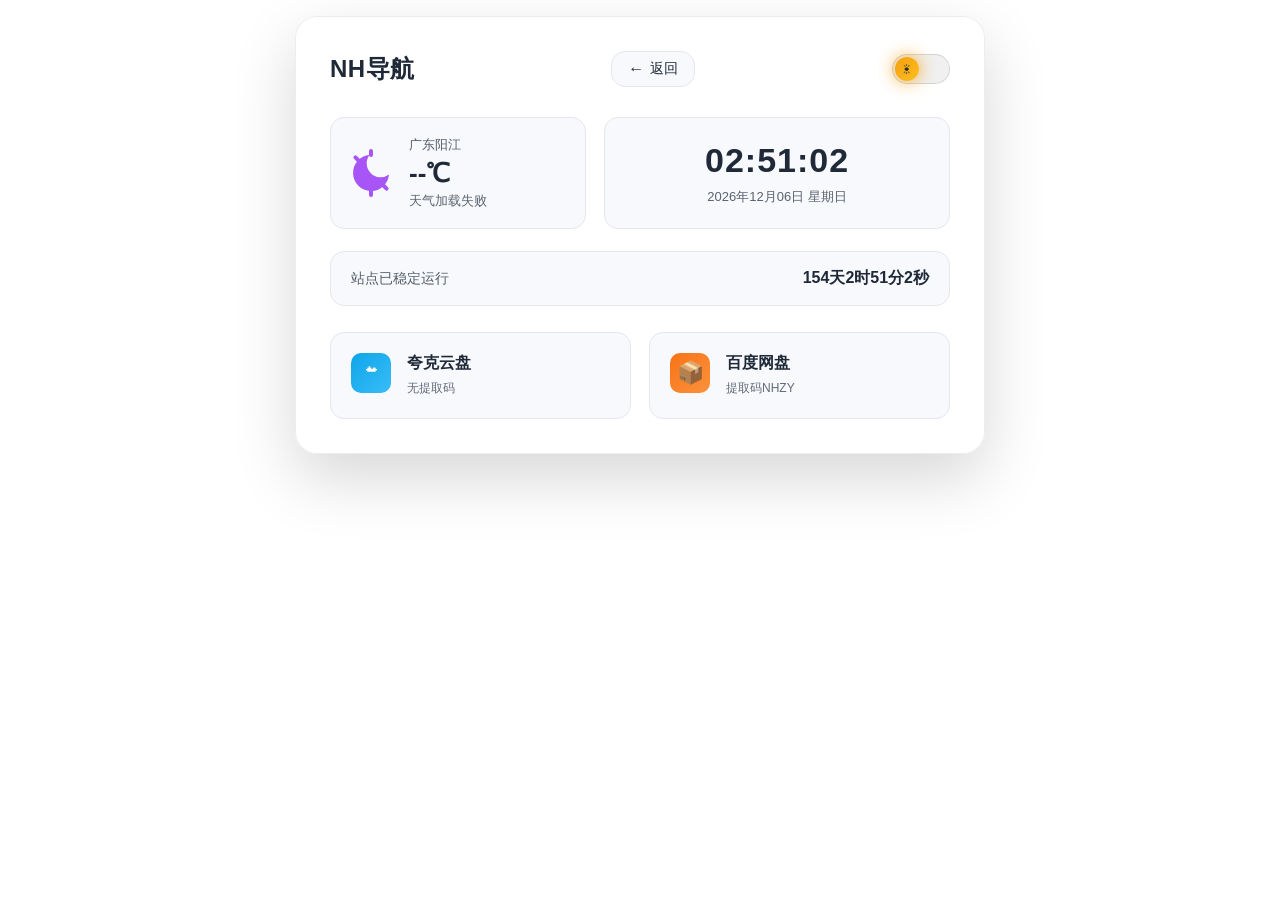
==== zhiyvan.html @ c708ceac "2026-07-22-22-12-00 Pages 静态站搬到 Workers" ====
<!DOCTYPE html>
<html lang="zh-CN">
<head>
    <link rel="icon" type="image/png" href="https://cdn.jsdelivr.net/gh/HYLDHPX/NHGIMG/%E5%9C%86%E8%A7%922-%E5%9B%BE%E6%A0%871%20.png">
    <meta charset="UTF-8">
    <meta name="viewport" content="width=device-width, initial-scale=1.0">
    <title>资源获取-NH导航</title>
    <link rel="stylesheet" href="./css/main.css">
</head>
<body class="dark-mode">
    <!-- 背景浮动圆点 -->
    <div class="bg-dots"></div>

    <div class="nav-container">
        <!-- 顶部工具栏（含美化返回按钮） -->
        <div class="top-toolbar">
            <h1>NH导航</h1>
            <button class="back-btn" onclick="location.href='index.html'">
                 <span>←</span> 返回
            </button>
            <!-- 明暗切换开关 -->
            <div id="modeToggle" class="mode-toggle">
                <div id="toggleCircle" class="mode-toggle-circle">
                    <span class="icon-sun">☀</span>
                    <span class="icon-moon">☾</span>
                </div>
            </div>
        </div>

        <!-- 天气+时间区域 -->
        <div class="header-row">
            <div class="weather-box">
                <div id="weatherIcon" class="weather-icon"></div>
                <div class="weather-text">
                    <div id="cityName" class="city">加载中...</div>
                    <div id="temperature" class="temp">--℃</div>
                    <div id="weatherDesc" class="weather-desc">加载天气</div>
                </div>
            </div>
            <div class="time-box">
                <div id="time" class="time-main">00:00:00</div>
                <div id="dateInfo" class="date-info">2026年01月01日 星期四</div>
            </div>
        </div>

        <!-- 站点运行时长 -->
        <div class="runtime-box">
            <span class="runtime-label">站点已稳定运行</span>
            <span id="runTime" class="runtime-data">计算中...</span>
        </div>

        <!-- 网站卡片网格 -->
        <div class="site-grid">
            <div class="site-card" onclick="window.open('https://pan.quark.cn/s/acdb0e309d97','_blank')">
                <div class="site-logo cloud">☁</div>
                <div class="site-text">
                    <h4>夸克云盘</h4>
                    <p>无提取码</p>
                </div>
            </div>
            <div class="site-card" onclick="window.open('https://pan.baidu.com/s/1-y5tzloiwc67a5-XUna8Ng?pwd=nhzy','_blank')">
                <div class="site-logo box">📦</div>
                <div class="site-text">
                    <h4>百度网盘</h4>
                    <p>提取码NHZY</p>
                </div>
            </div>
        </div>
    </div>

    <script src="./js/main.js"></script>
    <script>
        // 动态生成背景浮动圆点
        const dotWrap = document.querySelector('.bg-dots');
        for(let i=0; i<60; i++){
            const span = document.createElement('span');
            span.style.left = Math.random()*100 + '%';
            span.style.top = Math.random()*100 + '%';
            span.style.animationDelay = Math.random()*8 + 's';
            dotWrap.appendChild(span);
        }
    </script>
</body>
</html>
---- css/main.css ----
* {
    margin: 0;
    padding: 0;
    box-sizing: border-box;
    font-family: "Microsoft YaHei", "PingFang SC", sans-serif;
}
html, body {
    width: 100%;
    height: 100%;
    overflow-x: hidden;
}
body {
    min-height: 100vh;
    transition: background 0.6s ease, color 0.6s ease;
    display: flex;
    justify-content: center;
    align-items: flex-start;
    padding: 16px;
    position: relative;
}
body.dark-mode {
    background: linear-gradient(rgba(0,0,0,0.62), rgba(0,0,0,0.62)), url("https://api.yppp.net/api.php") center/cover no-repeat fixed;
    color: #e5e7eb;
}
body.light-mode {
    background: linear-gradient(rgba(255,255,255,0.72), rgba(255,255,255,0.72)), url("https://api.yppp.net/api.php") center/cover no-repeat fixed;
    color: #1f2937;
}
.bg-dots {
    position: absolute;
    width: 100%;
    height: 100%;
    overflow: hidden;
    pointer-events: none;
    z-index: 0;
}
.bg-dots span {
    position: absolute;
    width: 4px;
    height: 4px;
    border-radius: 50%;
    background: rgba(255,255,255,0.15);
    animation: float 8s infinite ease-in-out;
}
@keyframes float {
    0%,100% {transform: translateY(0);}
    50% {transform: translateY(-24px);}
}
.nav-container {
    width: 100%;
    max-width: 690px;
    padding: 34px;
    border-radius: 22px;
    transition: all 0.6s ease;
    z-index: 10;
}
body.dark-mode .nav-container {
    background: rgba(32,34,38,0.76);
    backdrop-filter: blur(16px);
    -webkit-backdrop-filter: blur(16px);
    border: 1px solid rgba(255,255,255,0.09);
    box-shadow: 0 24px 64px rgba(0,0,0,0.46);
}
body.light-mode .nav-container {
    background: rgba(255,255,255,0.94);
    border: 1px solid rgba(0,0,0,0.07);
    box-shadow: 0 24px 64px rgba(0,0,0,0.16);
}
.top-toolbar {
    display: flex;
    justify-content: space-between;
    align-items: center;
    margin-bottom: 30px;
    gap: 12px;
}
.top-toolbar h1 {
    font-size: 24px;
    font-weight: 700;
    letter-spacing: 0.5px;
}
.mode-toggle {
    width: 58px;
    height: 30px;
    border-radius: 15px;
    background: rgba(255,255,255,0.12);
    border: 1px solid rgba(255,255,255,0.22);
    cursor: pointer;
    position: relative;
    transition: all 0.35s ease;
    pointer-events: auto !important;
}
body.light-mode .mode-toggle {
    background: rgba(0,0,0,0.06);
    border-color: rgba(0,0,0,0.12);
}
.mode-toggle-circle {
    position: absolute;
    top: 2px;
    left: 2px;
    width: 24px;
    height: 24px;
    border-radius: 50%;
    background: linear-gradient(135deg, #f59e0b, #fbbf24);
    transition: all 0.35s ease;
    box-shadow: 0 0 18px rgba(245,158,11,0.9);
    display: flex;
    align-items: center;
    justify-content: center;
    font-size: 13px;
    pointer-events: none;
}
.mode-toggle-circle.moon {
    left: 32px;
    background: linear-gradient(135deg, #a855f7, #8b5cf6);
    box-shadow: 0 0 18px rgba(168,85,247,0.9);
}
.icon-sun,.icon-moon {
    position: absolute;
    transition: opacity 0.3s ease, transform 0.3s ease;
}
.mode-toggle-circle .icon-sun {opacity:1;transform:scale(1);}
.mode-toggle-circle .icon-moon {opacity:0;transform:scale(0.5);}
.mode-toggle-circle.moon .icon-sun {opacity:0;transform:scale(0.5);}
.mode-toggle-circle.moon .icon-moon {opacity:1;transform:scale(1);}
/* 桌面端：天气加宽 1fr 时间缩小 1.35fr */
.header-row {
    display: grid;
    grid-template-columns: 1fr 1.35fr;
    gap: 18px;
    margin-bottom: 22px;
}
.weather-box,.time-box {
    padding: 18px 16px;
    border-radius: 14px;
    display: flex;
    align-items: center;
    gap:14px;
    transition: all 0.6s ease;
}
body.dark-mode .weather-box,body.dark-mode .time-box {
    background: rgba(255,255,255,0.08);
    border:1px solid rgba(255,255,255,0.1);
}
body.light-mode .weather-box,body.light-mode .time-box {
    background:#f7f9fc;
    border:1px solid #e5e7eb;
}
.weather-box {
    justify-content: flex-start;
    width: 100%;
}
.weather-icon {
    width:48px;
    height:48px;
    flex-shrink:0;
}
.weather-text {
    display:flex;
    flex-direction:column;
    gap:6px;
}
.city {font-size:13px;opacity:0.75;}
.temp {font-size:26px;font-weight:800;line-height:1;}
.weather-desc {font-size:13px;opacity:0.7;}
.time-box {
    flex-direction:column;
    justify-content:center;
    text-align:center;
    gap:8px;
}
.time-main {
    font-size: 34px;
    font-weight:900;
    letter-spacing:1px;
}
.date-info {
    font-size:13px;
    opacity:0.72;
}
.runtime-box {
    padding:16px 20px;
    border-radius:14px;
    margin-bottom:26px;
    display:flex;
    justify-content:space-between;
    align-items:center;
}
body.dark-mode .runtime-box {
    background:rgba(255,255,255,0.08);
    border:1px solid rgba(255,255,255,0.1);
}
body.light-mode .runtime-box {
    background:#f7f9fc;
    border:1px solid #e5e7eb;
}
.runtime-label {font-size:14px;opacity:0.75;}
.runtime-data {font-size:16px;font-weight:700;}
.site-grid {
    display:grid;
    grid-template-columns: repeat(2,1fr);
    gap:18px;
}
.site-card {
    padding:20px;
    border-radius:14px;
    display:flex;
    align-items:flex-start;
    gap:16px;
    cursor:pointer;
    transition:all 0.3s ease;
    pointer-events:auto !important;
}
body.dark-mode .site-card {
    background:rgba(255,255,255,0.08);
    border:1px solid rgba(255,255,255,0.1);
}
body.light-mode .site-card {
    background:#f7f9fc;
    border:1px solid #e5e7eb;
}
.site-card:hover {
    transform:translateY(-4px);
}
body.dark-mode .site-card:hover {
    background:rgba(255,255,255,0.14);
    box-shadow:0 14px 32px rgba(0,0,0,0.28);
}
body.light-mode .site-card:hover {
    background:#fff;
    box-shadow:0 14px 32px rgba(0,0,0,0.14);
}
.site-logo {
    width:40px;
    height:40px;
    border-radius:10px;
    display:flex;
    align-items:center;
    justify-content:center;
    flex-shrink:0;
    font-size:22px;
    color:#fff;
}
.site-logo.cloud {background:linear-gradient(135deg,#0ea5e9,#38bdf8);}
.site-logo.box {background:linear-gradient(135deg,#f97316,#fb923c);}
.site-logo.group {background:linear-gradient(135deg,#22c55e,#4ade80);}
.site-logo.apk {background:linear-gradient(135deg,#10b981,#34d399);}
.site-logo.music {background:linear-gradient(135deg,#ec4899,#f472b6);}
.site-logo.play {background:linear-gradient(135deg,#ef4444,#f87171);}
.site-logo.blog {background:linear-gradient(135deg,#6366f1,#818cf8);}
.site-logo.donate {background:linear-gradient(135deg,#8b5cf6,#a78bfa);}
.site-text h4 {
    font-size:16px;
    margin-bottom:5px;
}
.site-text p {
    font-size:12px;
    line-height:1.6;
    opacity:0.68;
}

/* ===================== 统一卡片风格返回按钮（核心修改） ===================== */
.back-btn {
    display: flex;
    align-items: center;
    gap: 6px;
    padding: 8px 16px;
    border-radius: 14px;
    border: none;
    font-size: 14px;
    font-weight: 500;
    cursor: pointer;
    transition: all 0.3s ease;
    backdrop-filter: blur(16px);
}
/* 深色模式和下方卡片底色、边框完全一致 */
body.dark-mode .back-btn {
    background: rgba(255,255,255,0.08);
    border: 1px solid rgba(255,255,255,0.1);
    color: #e5e7eb;
}
/* 浅色模式同步卡片配色 */
body.light-mode .back-btn {
    background: #f7f9fc;
    border: 1px solid #e5e7eb;
    color: #1f2937;
}
.back-btn span {
    font-size: 16px;
    transition: transform 0.3s ease;
}
.back-btn:hover span {
    transform: translateX(-3px);
}
/* hover上浮、阴影和网站卡片动效完全统一 */
body.dark-mode .back-btn:hover {
    background: rgba(255,255,255,0.14);
    box-shadow: 0 14px 32px rgba(0,0,0,0.28);
    transform: translateY(-3px);
}
body.light-mode .back-btn:hover {
    background: #ffffff;
    box-shadow: 0 14px 32px rgba(0,0,0,0.14);
    transform: translateY(-3px);
}
.back-btn:active {
    transform: scale(0.96);
}

/* 手机端适配缩小 */
@media screen and (max-width: 480px) {
    body {
        padding: 12px;
    }
    .nav-container {
        padding: 22px;
        border-radius: 18px;
    }
    .top-toolbar h1 {
        font-size: 20px;
    }
    .back-btn {
        padding: 6px 12px;
        font-size: 12px;
    }
    .back-btn span {
        font-size: 14px;
    }
    .header-row {
        grid-template-columns: 1fr;
        gap: 16px;
    }
    .time-main {
        font-size: 28px;
    }
    .runtime-box {
        flex-direction: column;
        gap: 6px;
        text-align: center;
    }
    .site-grid {
        grid-template-columns: 1fr;
        gap: 14px;
    }
    .site-card {
        padding: 16px;
    }
}
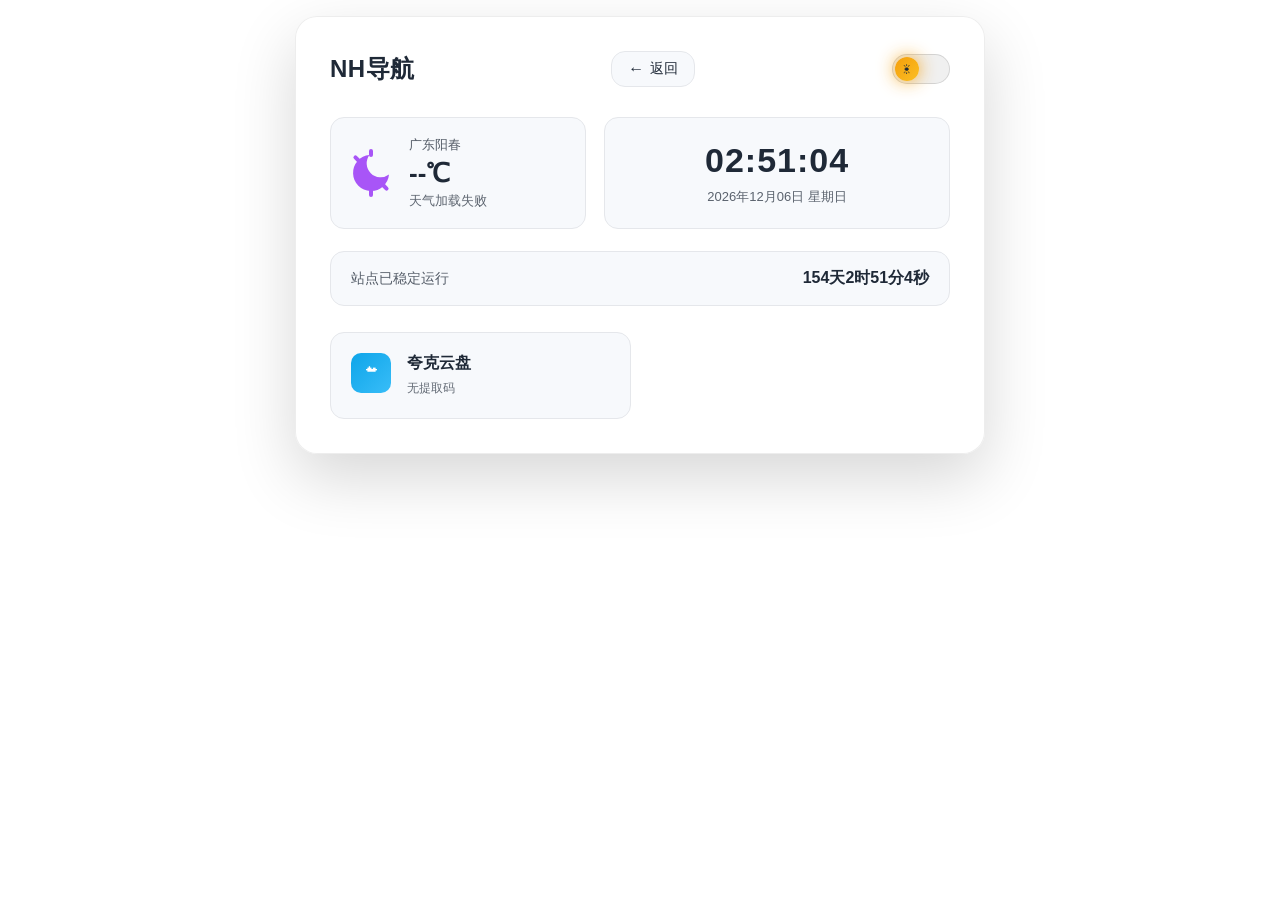
==== commit f534990e: "更新 zhiyvan.html" ====
--- a/zhiyvan.html
+++ b/zhiyvan.html
@@ -58,13 +58,6 @@
                     <p>无提取码</p>
                 </div>
             </div>
-            <div class="site-card" onclick="window.open('https://pan.baidu.com/s/1-y5tzloiwc67a5-XUna8Ng?pwd=nhzy','_blank')">
-                <div class="site-logo box">📦</div>
-                <div class="site-text">
-                    <h4>百度网盘</h4>
-                    <p>提取码NHZY</p>
-                </div>
-            </div>
         </div>
     </div>
 
